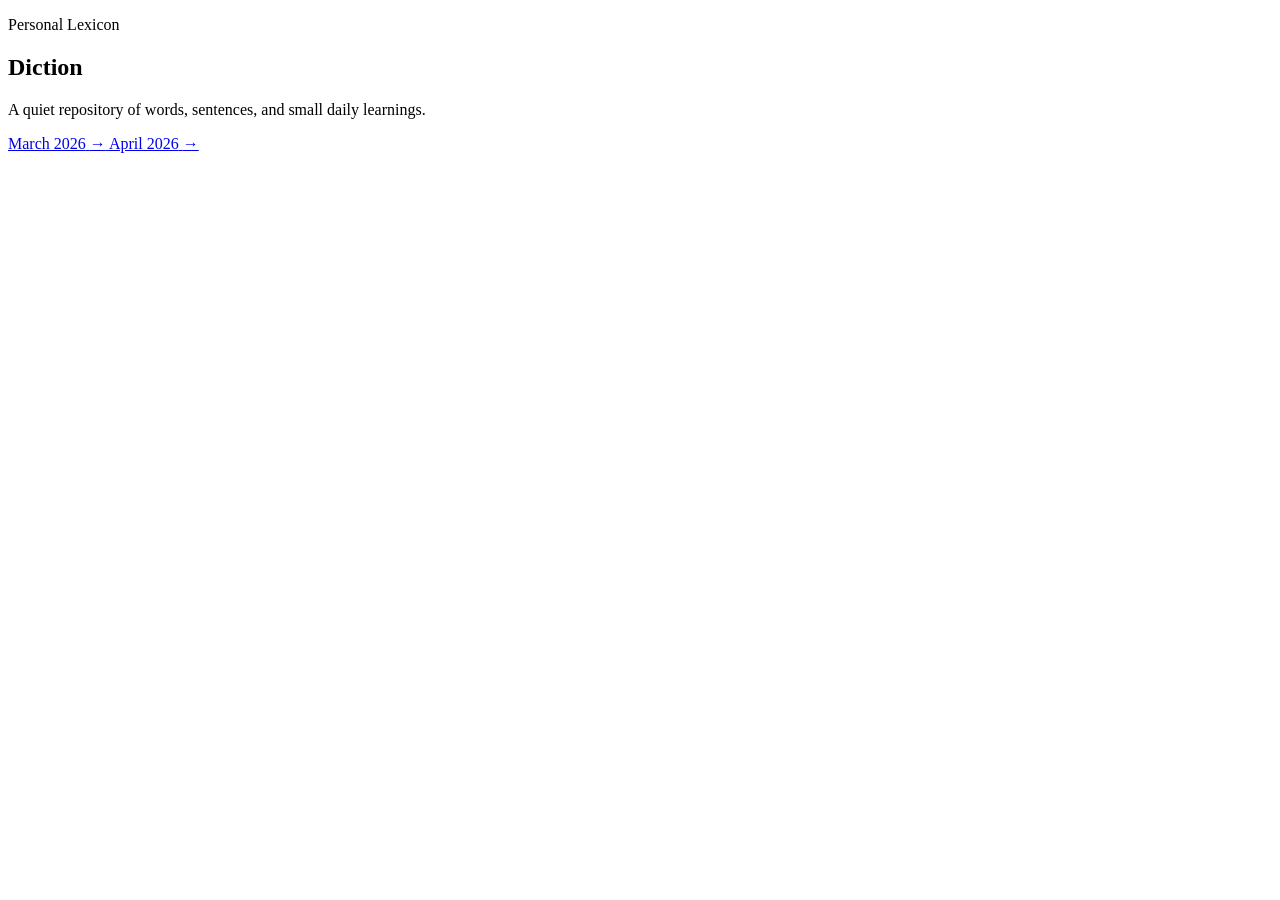
==== index.html @ 9fbb0204 "Add files via upload" ====
<!DOCTYPE html>
<html lang="en">
<head>
  <meta charset="UTF-8" />
  <meta name="viewport" content="width=device-width, initial-scale=1.0" />
  <title>Diction</title>
  <meta name="description" content="A personal repository of words and sentences." />
  <link rel="stylesheet" href="style.css" />
</head>
<body class="home-page">
  <main class="home-container">
    <section class="hero">
      <p class="eyebrow">Personal Lexicon</p>
      <h1>Diction</h1>
      <p class="intro">
        A quiet repository of words, sentences, and small daily learnings.
      </p>
    </section>

    <section class="month-list-section">
      <nav class="month-list" aria-label="Monthly archives">
        <a class="month-link" href="march-2026.html">
          <span class="month-name">March 2026</span>
          <span class="month-arrow">→</span>
        </a>

        <a class="month-link" href="april-2026.html">
          <span class="month-name">April 2026</span>
          <span class="month-arrow">→</span>
        </a>
      </nav>
    </section>
  </main>
</body>
</html>
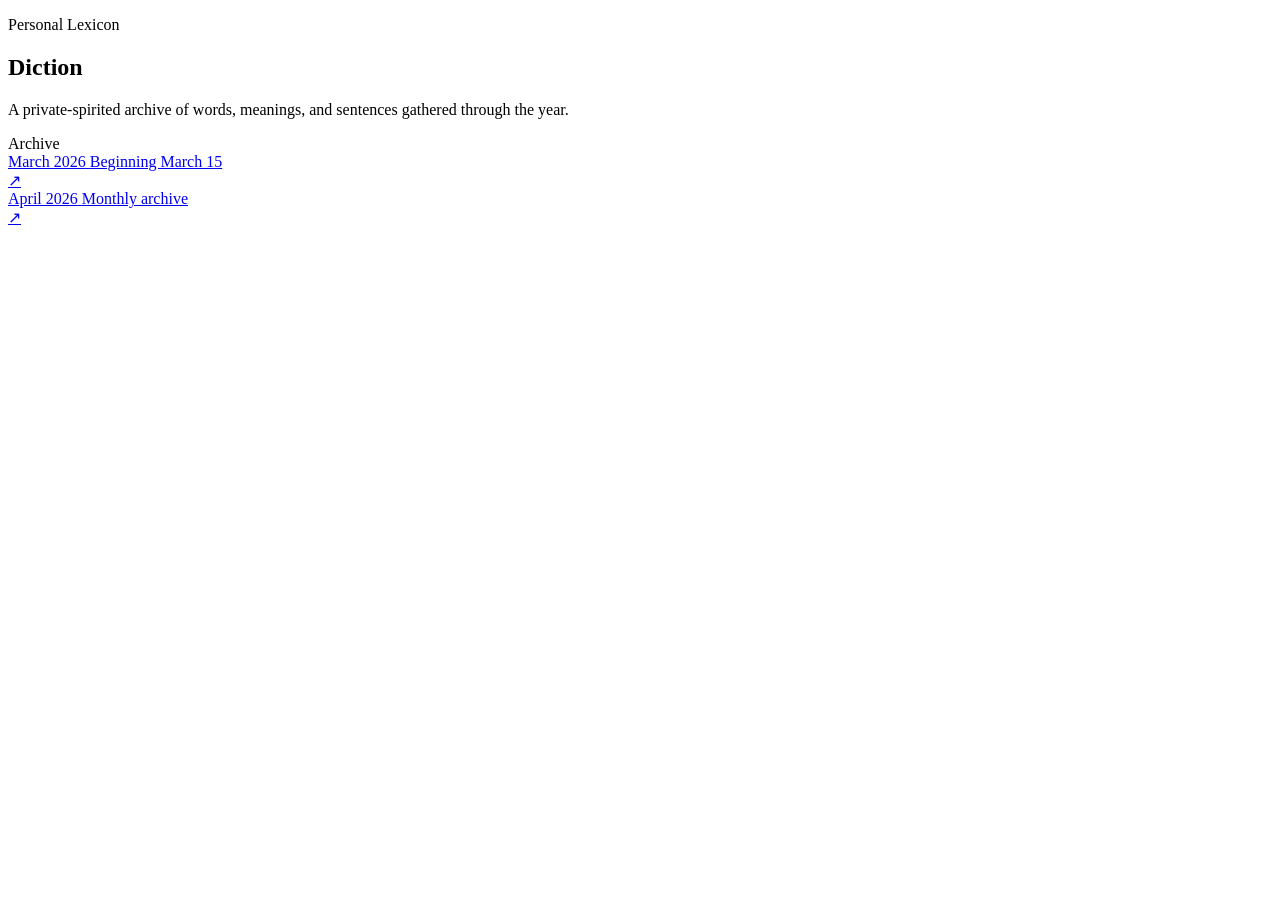
==== commit 0c537c4a: "Add files via upload" ====
--- a/index.html
+++ b/index.html
@@ -4,29 +4,40 @@
   <meta charset="UTF-8" />
   <meta name="viewport" content="width=device-width, initial-scale=1.0" />
   <title>Diction</title>
-  <meta name="description" content="A personal repository of words and sentences." />
+  <meta name="description" content="A personal repository of words, meanings, and sentences." />
   <link rel="stylesheet" href="style.css" />
 </head>
 <body class="home-page">
+  <div class="page-glow page-glow-1"></div>
+  <div class="page-glow page-glow-2"></div>
+
   <main class="home-container">
     <section class="hero">
       <p class="eyebrow">Personal Lexicon</p>
       <h1>Diction</h1>
       <p class="intro">
-        A quiet repository of words, sentences, and small daily learnings.
+        A private-spirited archive of words, meanings, and sentences gathered through the year.
       </p>
     </section>
 
     <section class="month-list-section">
+      <div class="section-label">Archive</div>
+
       <nav class="month-list" aria-label="Monthly archives">
         <a class="month-link" href="march-2026.html">
-          <span class="month-name">March 2026</span>
-          <span class="month-arrow">→</span>
+          <div>
+            <span class="month-name">March 2026</span>
+            <span class="month-meta">Beginning March 15</span>
+          </div>
+          <span class="month-arrow">↗</span>
         </a>
 
         <a class="month-link" href="april-2026.html">
-          <span class="month-name">April 2026</span>
-          <span class="month-arrow">→</span>
+          <div>
+            <span class="month-name">April 2026</span>
+            <span class="month-meta">Monthly archive</span>
+          </div>
+          <span class="month-arrow">↗</span>
         </a>
       </nav>
     </section>
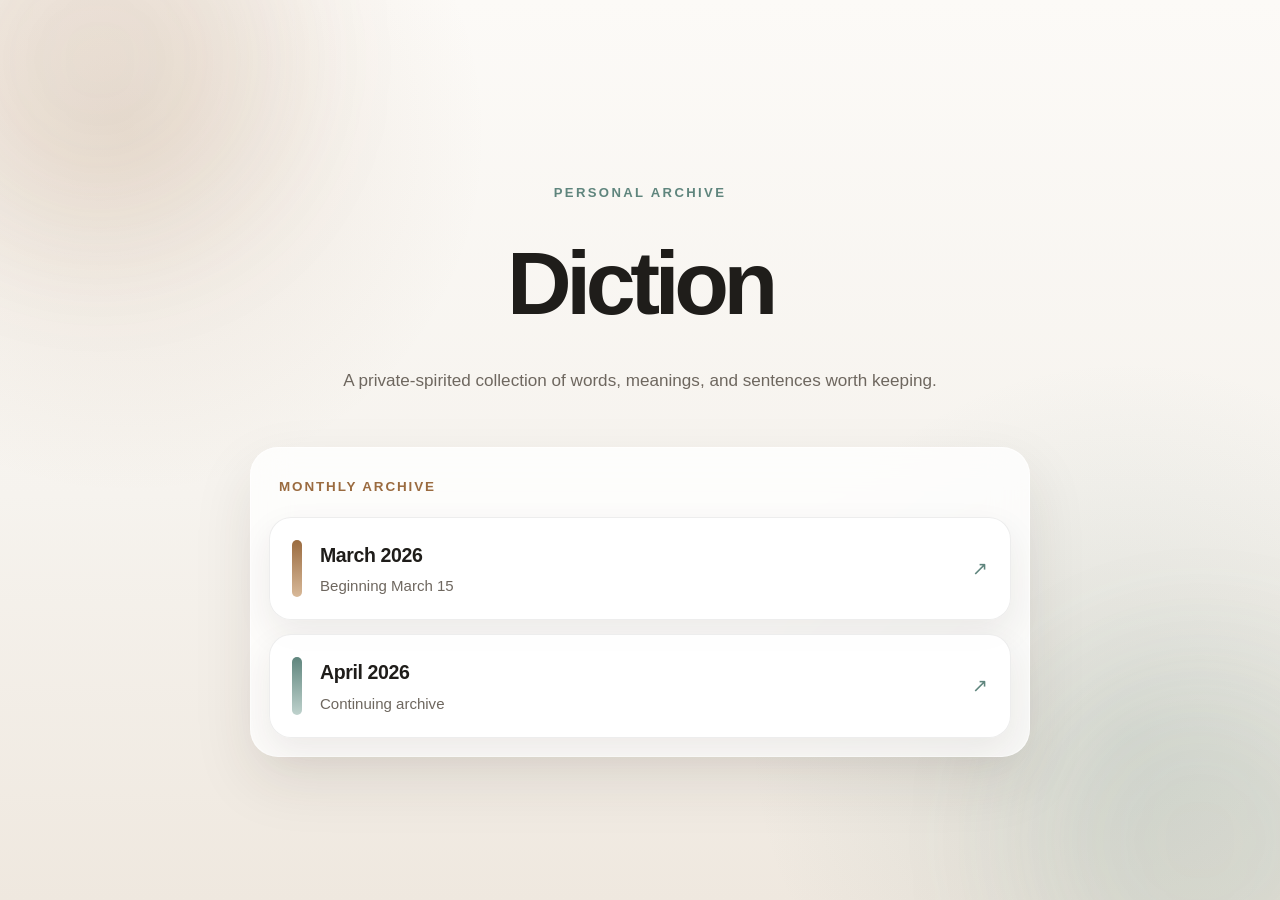
==== commit 1afe04ff: "Add files via upload" ====
--- a/index.html
+++ b/index.html
@@ -4,40 +4,44 @@
   <meta charset="UTF-8" />
   <meta name="viewport" content="width=device-width, initial-scale=1.0" />
   <title>Diction</title>
-  <meta name="description" content="A personal repository of words, meanings, and sentences." />
+  <meta name="description" content="A personal repository of words and sentences." />
   <link rel="stylesheet" href="style.css" />
 </head>
 <body class="home-page">
-  <div class="page-glow page-glow-1"></div>
-  <div class="page-glow page-glow-2"></div>
+  <div class="background-orb orb-one"></div>
+  <div class="background-orb orb-two"></div>
 
-  <main class="home-container">
-    <section class="hero">
-      <p class="eyebrow">Personal Lexicon</p>
-      <h1>Diction</h1>
-      <p class="intro">
-        A private-spirited archive of words, meanings, and sentences gathered through the year.
+  <main class="home-shell">
+    <section class="hero-card">
+      <p class="hero-kicker">Personal Archive</p>
+      <h1 class="site-title">Diction</h1>
+      <p class="site-subtitle">
+        A private-spirited collection of words, meanings, and sentences worth keeping.
       </p>
     </section>
 
-    <section class="month-list-section">
-      <div class="section-label">Archive</div>
+    <section class="archive-panel">
+      <div class="archive-header">
+        <span class="archive-label">Monthly Archive</span>
+      </div>
 
-      <nav class="month-list" aria-label="Monthly archives">
-        <a class="month-link" href="march-2026.html">
-          <div>
-            <span class="month-name">March 2026</span>
-            <span class="month-meta">Beginning March 15</span>
+      <nav class="month-grid" aria-label="Monthly archives">
+        <a class="month-card" href="march-2026.html">
+          <div class="month-card-accent accent-bronze"></div>
+          <div class="month-card-content">
+            <div class="month-card-title">March 2026</div>
+            <div class="month-card-meta">Beginning March 15</div>
           </div>
-          <span class="month-arrow">↗</span>
+          <div class="month-card-arrow">↗</div>
         </a>
 
-        <a class="month-link" href="april-2026.html">
-          <div>
-            <span class="month-name">April 2026</span>
-            <span class="month-meta">Monthly archive</span>
+        <a class="month-card" href="april-2026.html">
+          <div class="month-card-accent accent-sage"></div>
+          <div class="month-card-content">
+            <div class="month-card-title">April 2026</div>
+            <div class="month-card-meta">Continuing archive</div>
           </div>
-          <span class="month-arrow">↗</span>
+          <div class="month-card-arrow">↗</div>
         </a>
       </nav>
     </section>
--- a/style.css
+++ b/style.css
@@ -0,0 +1,342 @@
+:root {
+  --bg: #f6f3ee;
+  --bg-deep: #efe8df;
+  --surface: rgba(255, 255, 255, 0.78);
+  --surface-strong: rgba(255, 255, 255, 0.9);
+  --text: #1f1d1a;
+  --muted: #6e675f;
+  --line: rgba(31, 29, 26, 0.08);
+
+  --bronze: #9a6b3f;
+  --bronze-soft: #d8b999;
+  --sage: #5f857d;
+  --sage-soft: #bfd2cd;
+
+  --shadow-lg: 0 24px 60px rgba(53, 42, 30, 0.10);
+  --shadow-md: 0 14px 34px rgba(53, 42, 30, 0.08);
+  --radius-xl: 28px;
+  --radius-lg: 22px;
+  --radius-md: 16px;
+  --max-width: 980px;
+}
+
+* {
+  box-sizing: border-box;
+}
+
+html {
+  scroll-behavior: smooth;
+}
+
+body {
+  margin: 0;
+  min-height: 100vh;
+  color: var(--text);
+  font-family: -apple-system, BlinkMacSystemFont, "SF Pro Display", "Segoe UI",
+    Roboto, Helvetica, Arial, sans-serif;
+  line-height: 1.55;
+  background:
+    radial-gradient(circle at 10% 15%, rgba(154, 107, 63, 0.12), transparent 26%),
+    radial-gradient(circle at 88% 82%, rgba(95, 133, 125, 0.14), transparent 28%),
+    linear-gradient(180deg, #fcfaf7 0%, var(--bg) 55%, var(--bg-deep) 100%);
+  -webkit-font-smoothing: antialiased;
+  text-rendering: optimizeLegibility;
+  overflow-x: hidden;
+}
+
+.background-orb {
+  position: fixed;
+  width: 360px;
+  height: 360px;
+  border-radius: 50%;
+  filter: blur(70px);
+  pointer-events: none;
+  z-index: 0;
+  opacity: 0.65;
+}
+
+.orb-one {
+  top: -120px;
+  left: -80px;
+  background: rgba(154, 107, 63, 0.18);
+}
+
+.orb-two {
+  right: -100px;
+  bottom: -120px;
+  background: rgba(95, 133, 125, 0.18);
+}
+
+/* Home page */
+.home-page {
+  display: flex;
+  align-items: center;
+  justify-content: center;
+  padding: 52px 24px;
+}
+
+.home-shell {
+  width: 100%;
+  max-width: var(--max-width);
+  position: relative;
+  z-index: 1;
+}
+
+.hero-card {
+  text-align: center;
+  padding: 40px 28px 26px;
+}
+
+.hero-kicker {
+  margin: 0 0 10px;
+  font-size: 0.82rem;
+  letter-spacing: 0.18em;
+  text-transform: uppercase;
+  color: var(--sage);
+  font-weight: 700;
+}
+
+.site-title {
+  margin: 0;
+  font-size: clamp(3.3rem, 7vw, 5.8rem);
+  font-weight: 700;
+  letter-spacing: -0.06em;
+}
+
+.site-subtitle {
+  margin: 16px auto 0;
+  max-width: 640px;
+  font-size: 1.07rem;
+  color: var(--muted);
+}
+
+.archive-panel {
+  margin: 26px auto 0;
+  max-width: 780px;
+  background: var(--surface);
+  border: 1px solid rgba(255, 255, 255, 0.65);
+  border-radius: var(--radius-xl);
+  box-shadow: var(--shadow-lg);
+  backdrop-filter: blur(18px);
+  padding: 18px;
+}
+
+.archive-header {
+  padding: 8px 10px 18px;
+}
+
+.archive-label {
+  display: inline-block;
+  font-size: 0.84rem;
+  letter-spacing: 0.14em;
+  text-transform: uppercase;
+  color: var(--bronze);
+  font-weight: 700;
+}
+
+.month-grid {
+  display: grid;
+  gap: 14px;
+}
+
+.month-card {
+  position: relative;
+  display: flex;
+  align-items: center;
+  gap: 18px;
+  text-decoration: none;
+  color: var(--text);
+  background: var(--surface-strong);
+  border: 1px solid var(--line);
+  border-radius: var(--radius-lg);
+  padding: 22px 22px;
+  box-shadow: var(--shadow-md);
+  transition: transform 0.22s ease, box-shadow 0.22s ease, background 0.22s ease;
+  overflow: hidden;
+}
+
+.month-card:hover {
+  transform: translateY(-2px);
+  box-shadow: 0 18px 40px rgba(53, 42, 30, 0.12);
+  background: rgba(255, 255, 255, 0.95);
+}
+
+.month-card-accent {
+  width: 10px;
+  align-self: stretch;
+  border-radius: 999px;
+  flex-shrink: 0;
+}
+
+.accent-bronze {
+  background: linear-gradient(180deg, var(--bronze), var(--bronze-soft));
+}
+
+.accent-sage {
+  background: linear-gradient(180deg, var(--sage), var(--sage-soft));
+}
+
+.month-card-content {
+  flex: 1;
+}
+
+.month-card-title {
+  font-size: 1.22rem;
+  font-weight: 700;
+  letter-spacing: -0.02em;
+}
+
+.month-card-meta {
+  margin-top: 4px;
+  font-size: 0.94rem;
+  color: var(--muted);
+}
+
+.month-card-arrow {
+  font-size: 1.2rem;
+  color: var(--sage);
+  flex-shrink: 0;
+}
+
+/* Month page */
+.month-page {
+  padding: 38px 24px 80px;
+}
+
+.month-shell {
+  max-width: 900px;
+  margin: 0 auto;
+  position: relative;
+  z-index: 1;
+}
+
+.topbar {
+  margin-bottom: 26px;
+}
+
+.back-link {
+  display: inline-flex;
+  align-items: center;
+  gap: 8px;
+  text-decoration: none;
+  color: var(--muted);
+  background: rgba(255, 255, 255, 0.72);
+  border: 1px solid rgba(31, 29, 26, 0.06);
+  border-radius: 999px;
+  padding: 9px 14px;
+  font-size: 0.95rem;
+  box-shadow: var(--shadow-md);
+}
+
+.back-link:hover {
+  color: var(--text);
+}
+
+.month-hero {
+  margin-bottom: 28px;
+  padding: 10px 4px 0;
+}
+
+.month-tag {
+  display: inline-block;
+  margin-bottom: 10px;
+  font-size: 0.8rem;
+  letter-spacing: 0.16em;
+  text-transform: uppercase;
+  color: var(--bronze);
+  font-weight: 700;
+}
+
+.month-title {
+  margin: 0;
+  font-size: clamp(2.5rem, 5vw, 4.4rem);
+  font-weight: 700;
+  letter-spacing: -0.05em;
+}
+
+.month-description {
+  margin: 12px 0 0;
+  max-width: 680px;
+  color: var(--muted);
+  font-size: 1rem;
+}
+
+.entries {
+  display: grid;
+  gap: 18px;
+}
+
+.entry-card {
+  background: rgba(255, 255, 255, 0.82);
+  border: 1px solid rgba(255, 255, 255, 0.7);
+  border-radius: var(--radius-lg);
+  box-shadow: var(--shadow-lg);
+  overflow: hidden;
+  position: relative;
+}
+
+.entry-topline {
+  height: 6px;
+  background: linear-gradient(90deg, var(--bronze), var(--sage));
+}
+
+.entry-body {
+  padding: 22px 24px 22px;
+}
+
+.entry-date {
+  margin: 0 0 14px;
+  font-size: 1.1rem;
+  font-weight: 700;
+  letter-spacing: -0.02em;
+}
+
+.entry-line {
+  margin: 0 0 10px;
+  font-size: 1rem;
+  color: var(--text);
+}
+
+.entry-line:last-child {
+  margin-bottom: 0;
+}
+
+.entry-label {
+  font-weight: 700;
+  color: var(--bronze);
+}
+
+.entry-separator {
+  color: var(--muted);
+}
+
+.placeholder {
+  color: #8b837a;
+  font-style: italic;
+}
+
+@media (max-width: 640px) {
+  .home-page,
+  .month-page {
+    padding-left: 18px;
+    padding-right: 18px;
+  }
+
+  .archive-panel {
+    padding: 14px;
+  }
+
+  .month-card {
+    padding: 18px 18px;
+  }
+
+  .entry-body {
+    padding: 18px 18px 18px;
+  }
+
+  .site-subtitle,
+  .month-description,
+  .entry-line {
+    font-size: 0.98rem;
+  }
+}
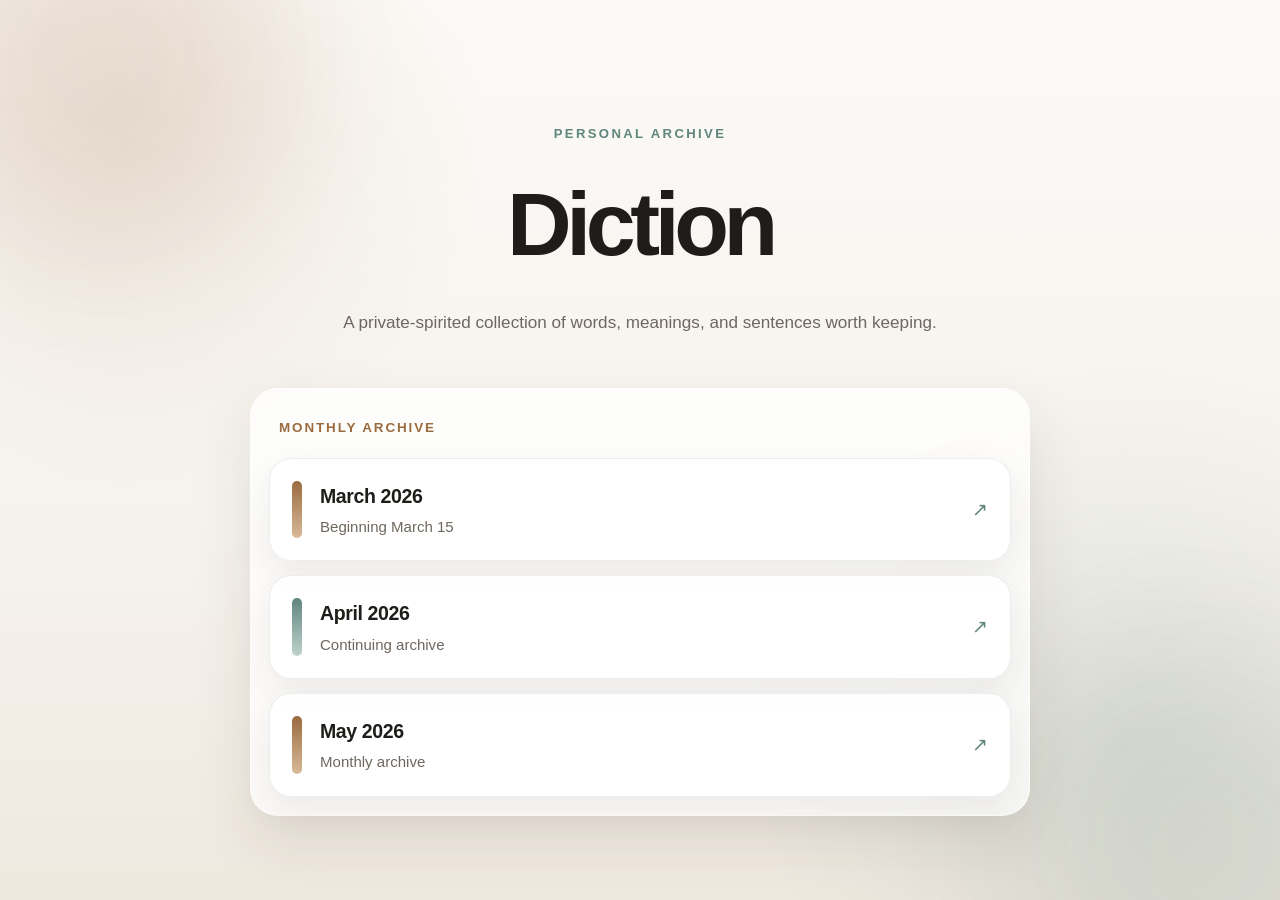
==== commit 192b62e8: "Update index.html" ====
--- a/index.html
+++ b/index.html
@@ -43,8 +43,17 @@
           </div>
           <div class="month-card-arrow">↗</div>
         </a>
+
+        <a class="month-card" href="may-2026.html">
+  <div class="month-card-accent accent-bronze"></div>
+  <div class="month-card-content">
+    <div class="month-card-title">May 2026</div>
+    <div class="month-card-meta">Monthly archive</div>
+  </div>
+  <div class="month-card-arrow">↗</div>
+</a>
       </nav>
     </section>
   </main>
 </body>
-</html>+</html>
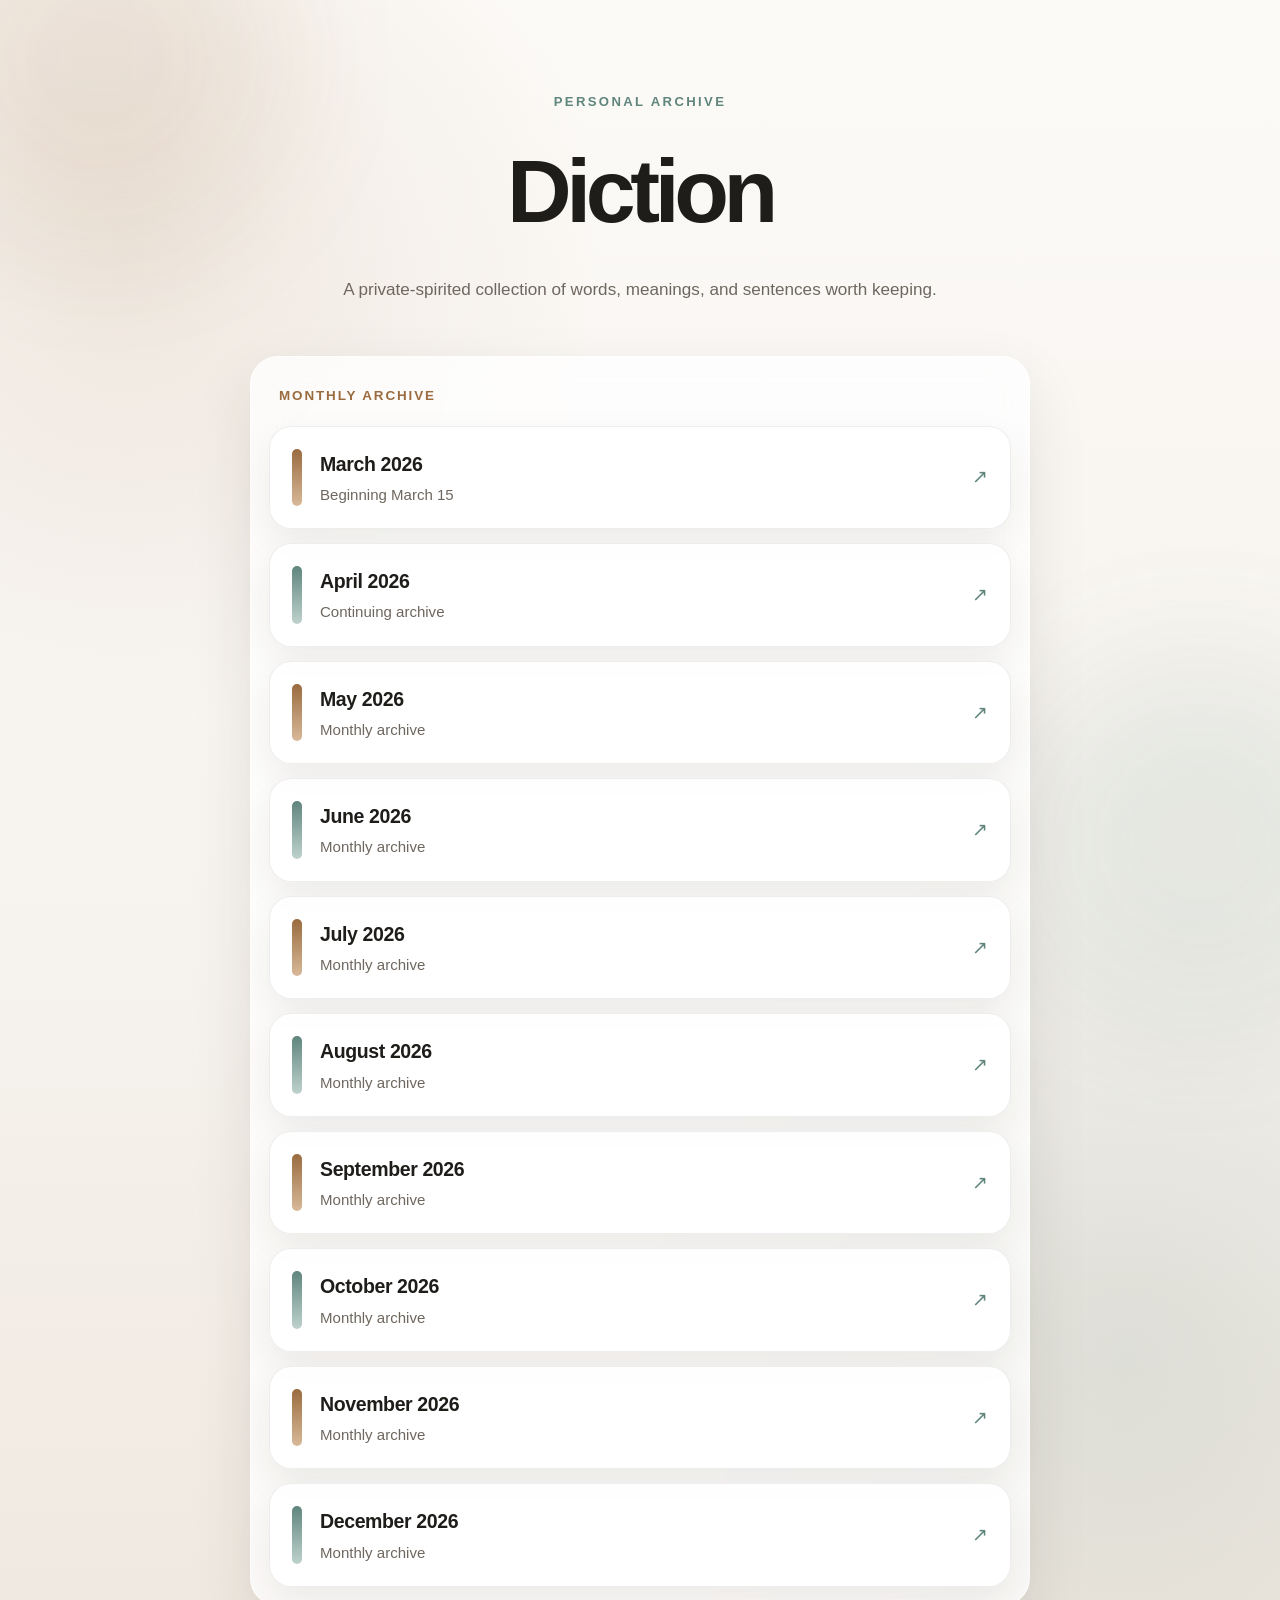
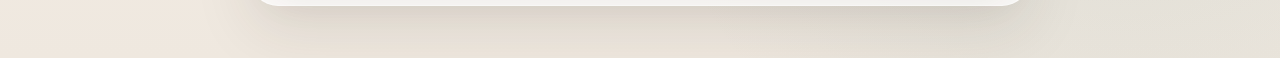
==== commit 37a964d8: "Update index.html" ====
--- a/index.html
+++ b/index.html
@@ -52,6 +52,69 @@
   </div>
   <div class="month-card-arrow">↗</div>
 </a>
+
+        <a class="month-card" href="june-2026.html">
+  <div class="month-card-accent accent-sage"></div>
+  <div class="month-card-content">
+    <div class="month-card-title">June 2026</div>
+    <div class="month-card-meta">Monthly archive</div>
+  </div>
+  <div class="month-card-arrow">↗</div>
+</a>
+
+        <a class="month-card" href="july-2026.html">
+  <div class="month-card-accent accent-bronze"></div>
+  <div class="month-card-content">
+    <div class="month-card-title">July 2026</div>
+    <div class="month-card-meta">Monthly archive</div>
+  </div>
+  <div class="month-card-arrow">↗</div>
+</a>
+
+        <a class="month-card" href="August-2026.html">
+  <div class="month-card-accent accent-sage"></div>
+  <div class="month-card-content">
+    <div class="month-card-title">August 2026</div>
+    <div class="month-card-meta">Monthly archive</div>
+  </div>
+  <div class="month-card-arrow">↗</div>
+</a>
+
+        <a class="month-card" href="september-2026.html">
+  <div class="month-card-accent accent-bronze"></div>
+  <div class="month-card-content">
+    <div class="month-card-title">September 2026</div>
+    <div class="month-card-meta">Monthly archive</div>
+  </div>
+  <div class="month-card-arrow">↗</div>
+</a>
+
+        <a class="month-card" href="october-2026.html">
+  <div class="month-card-accent accent-sage"></div>
+  <div class="month-card-content">
+    <div class="month-card-title">October 2026</div>
+    <div class="month-card-meta">Monthly archive</div>
+  </div>
+  <div class="month-card-arrow">↗</div>
+</a>
+
+        <a class="month-card" href="november-2026.html">
+  <div class="month-card-accent accent-bronze"></div>
+  <div class="month-card-content">
+    <div class="month-card-title">November 2026</div>
+    <div class="month-card-meta">Monthly archive</div>
+  </div>
+  <div class="month-card-arrow">↗</div>
+</a>
+
+        <a class="month-card" href="december-2026.html">
+  <div class="month-card-accent accent-sage"></div>
+  <div class="month-card-content">
+    <div class="month-card-title">December 2026</div>
+    <div class="month-card-meta">Monthly archive</div>
+  </div>
+  <div class="month-card-arrow">↗</div>
+</a>
       </nav>
     </section>
   </main>
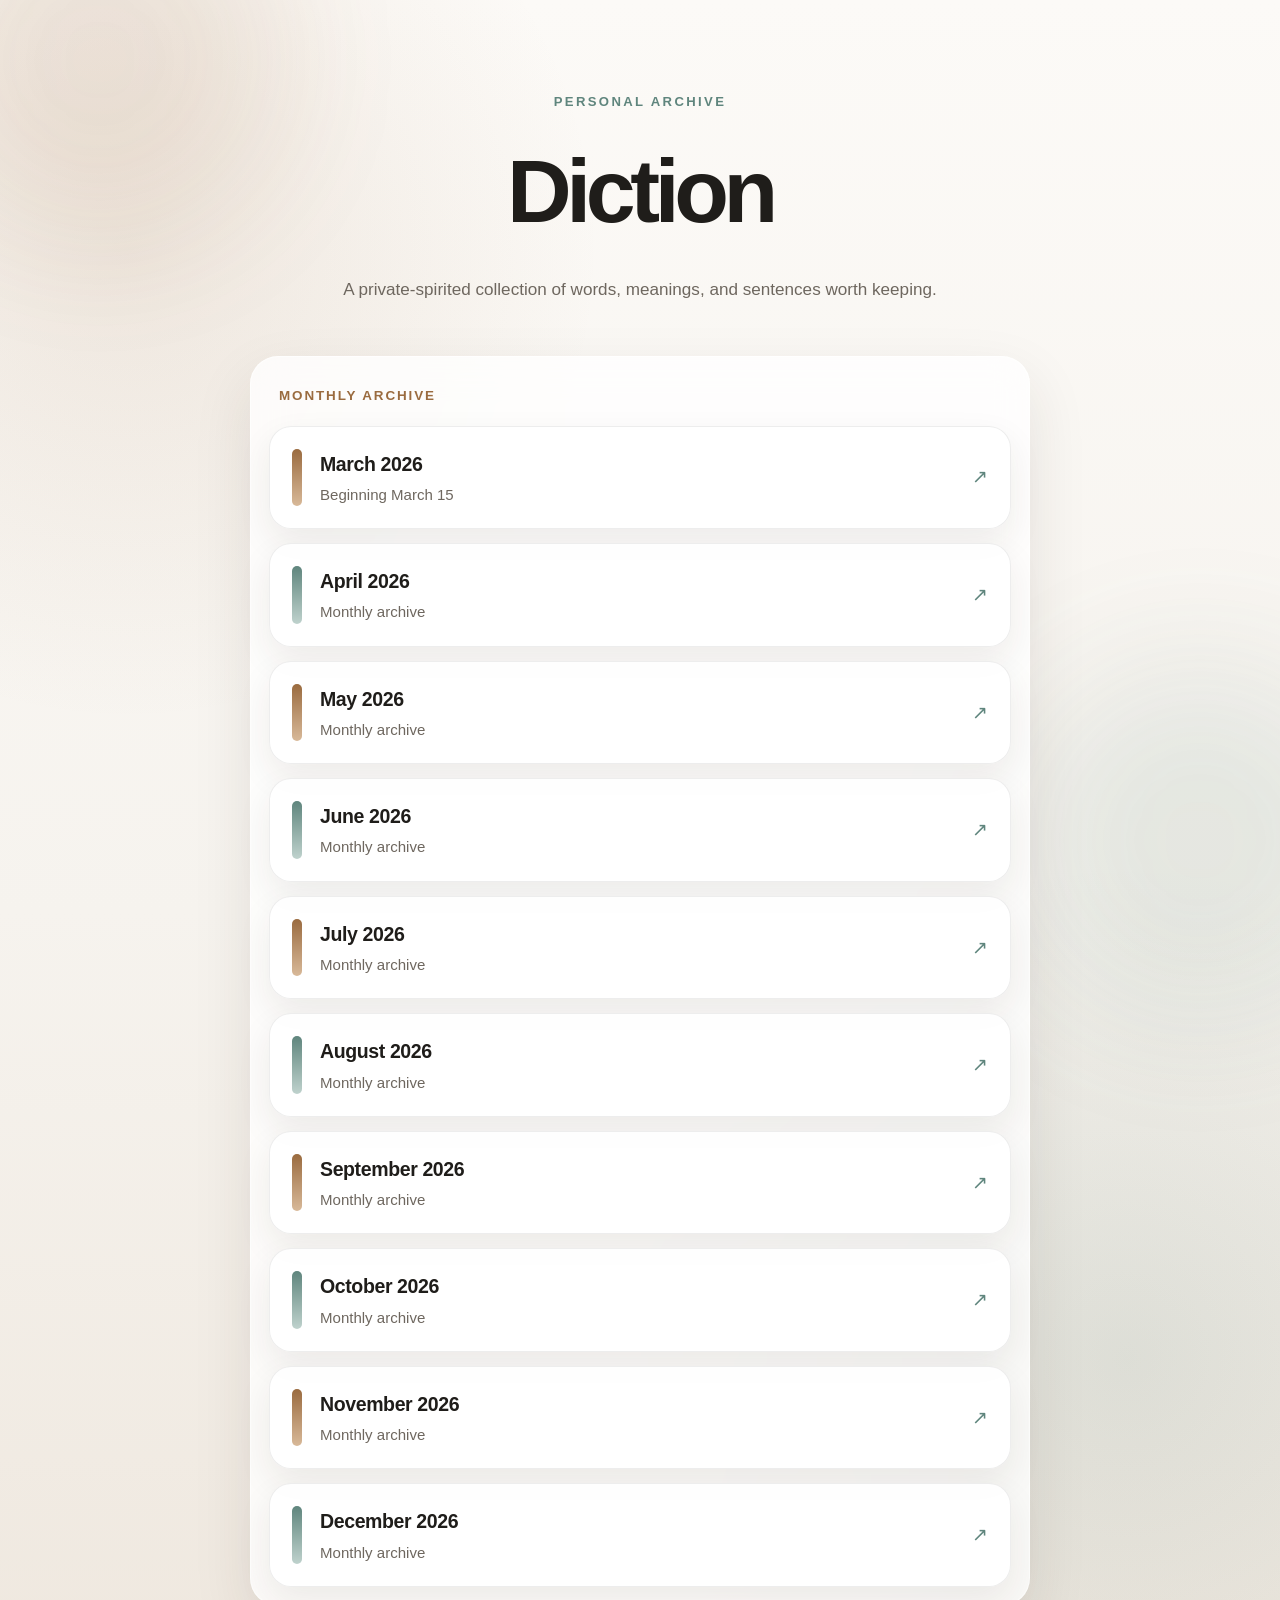
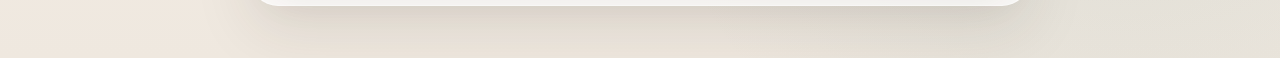
==== commit 750d9dd2: "Update index.html" ====
--- a/index.html
+++ b/index.html
@@ -39,7 +39,7 @@
           <div class="month-card-accent accent-sage"></div>
           <div class="month-card-content">
             <div class="month-card-title">April 2026</div>
-            <div class="month-card-meta">Continuing archive</div>
+            <div class="month-card-meta">Monthly archive</div>
           </div>
           <div class="month-card-arrow">↗</div>
         </a>
